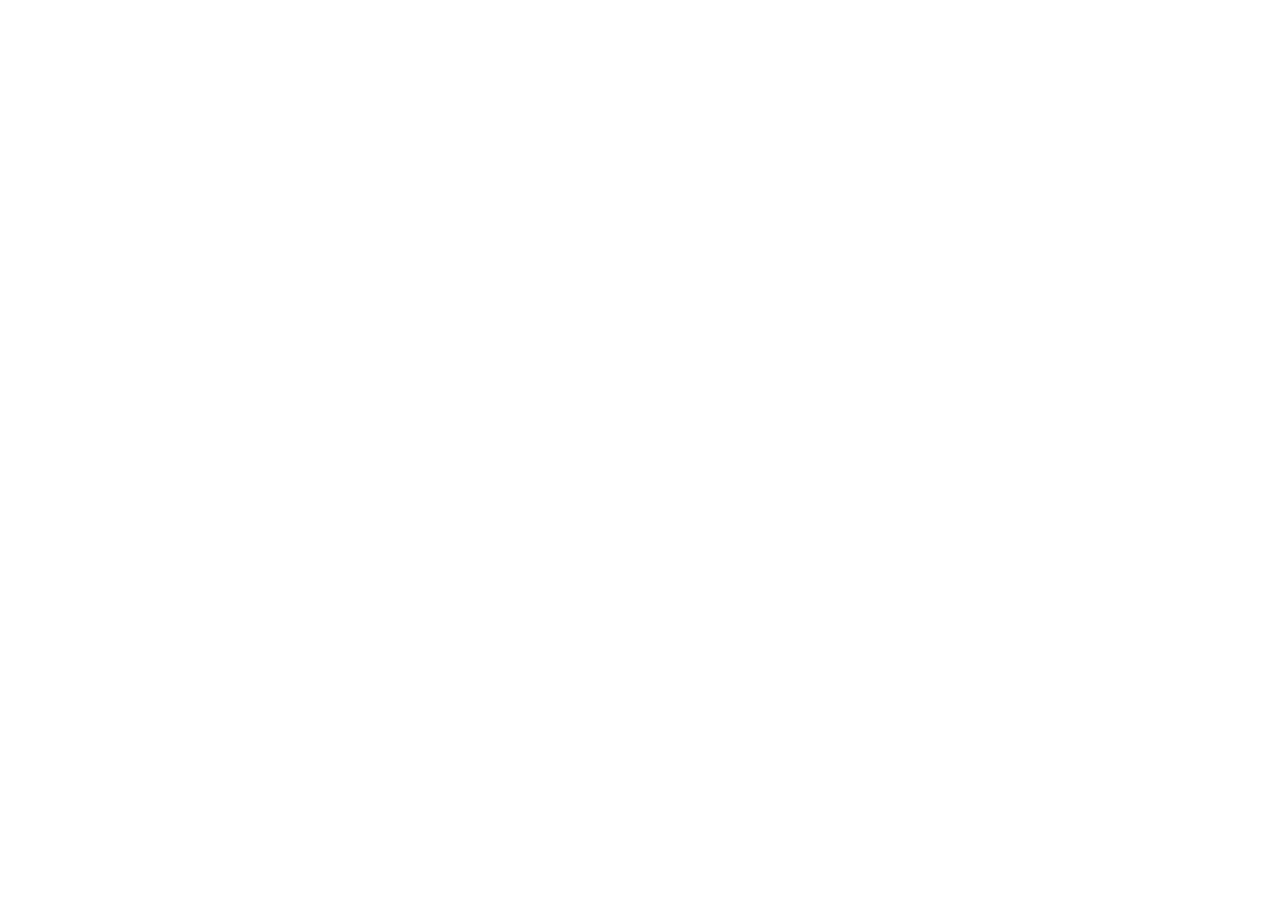
==== atv-taxi/index.html @ a65796bc "Atividade Taxi" ====
<!DOCTYPE html>
<html lang="en">
<head>
    <meta charset="UTF-8">
    <meta name="viewport" content="width=Vgit config --global user.name "Seu Nome", initial-scale=1.0">
    <title>Atividade Taxi</title>
    <link rel="stylesheet" href="css/reset.css">
    <link rel="stylesheet" href="css/style.css">
</head>
<body>

</body>
</html>
---- atv-taxi/css/style.css ----
html {
  font-size: clamp(1rem, calc(0.5rem + 2vw), 1.625rem);
}
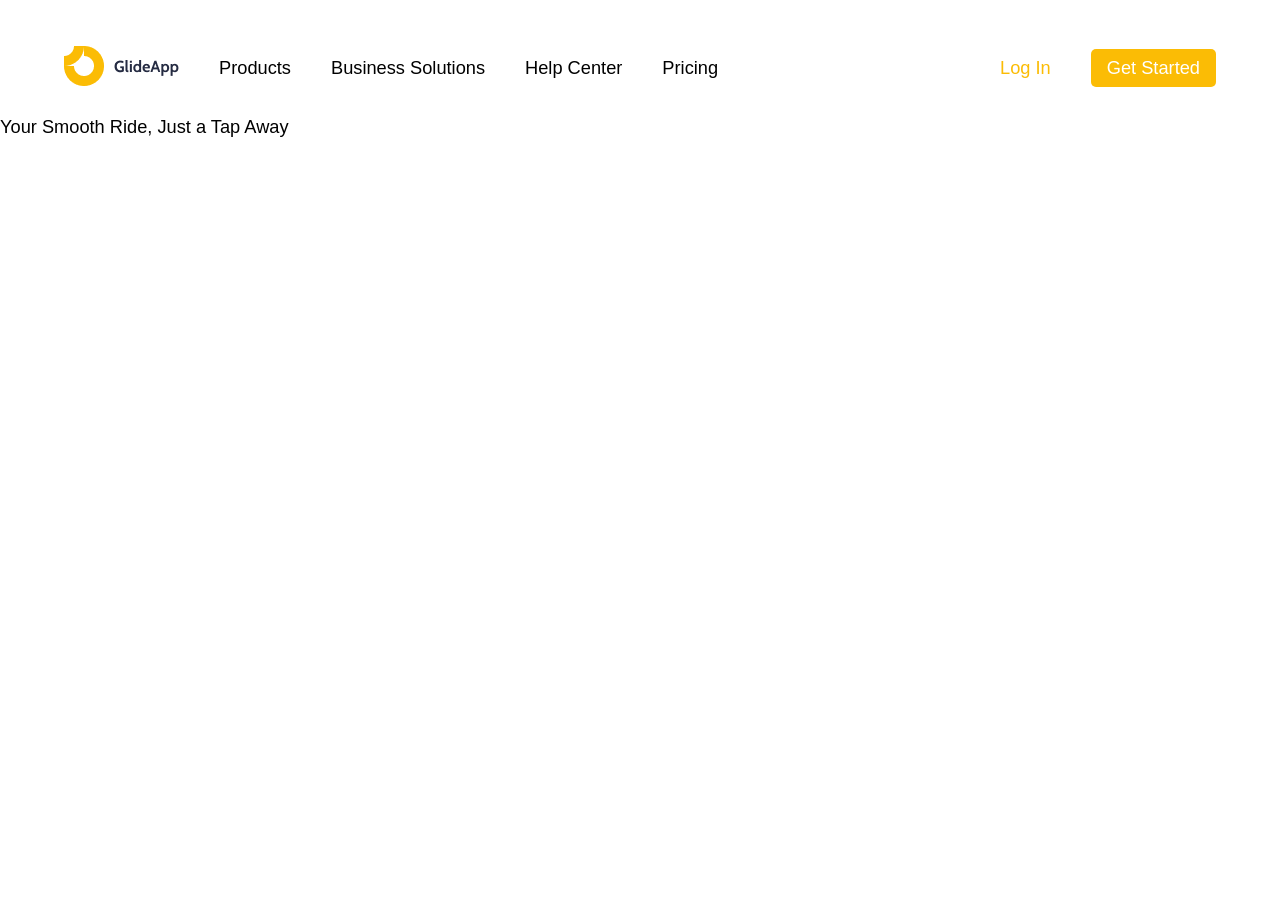
==== commit 0886f440: "Atividade Taxi" ====
--- a/atv-taxi/index.html
+++ b/atv-taxi/index.html
@@ -8,6 +8,40 @@
     <link rel="stylesheet" href="css/style.css">
 </head>
 <body>
-
+    <header>
+        <nav>
+            <ul>
+                <li>
+                    <a href="index.html"><img src="images/logo-glide-app.png" alt=""></a>
+                </li>
+                <li>
+                    <a href="#">Products</a>
+                </li>
+                <li>
+                    <a href="#">Business Solutions</a>
+                </li>
+                <li>
+                    <a href="#">Help Center</a>
+                </li>
+                <li>
+                    <a href="#">Pricing</a>
+                </li>
+            </ul>
+            <ul>
+                <li class="font-yellow">
+                    <a href="#">Log In</a>
+                </li>
+                <li class="button-yellow">
+                    <a href="#">Get Started</a>
+                </li>
+            </ul>
+        </nav>
+    </header>
+    <main>
+        <h1>
+            Your Smooth Ride, Just a Tap Away
+        </h1>
+        
+    </main>
 </body>
 </html>
--- a/atv-taxi/css/style.css
+++ b/atv-taxi/css/style.css
@@ -1,7 +1,39 @@
 html {
-  font-size: clamp(1rem, calc(0.5rem + 2vw), 1.625rem);
+  font-size: clamp(1rem, calc(0.5rem + 0.8vw), 1.625rem);
+  font-family: 'Trebuchet MS', 'Lucida Sans Unicode', 'Lucida Grande', 'Lucida Sans', Arial, sans-serif;
+}
+header{
+  text-align: center;
+  padding: 5vw 0vw 0vw 0vw ;
+}
+header nav ul li{
+  margin: 20px 0 0 0
+}
+header nav ul li.font-yellow{
+  color: #fbbc05;
+}
+header nav ul li.button-yellow a{
+  background-color: #fbbc05;
+  color: white;
+  padding: 8px 16px 8px 16px;
+  border-radius: 5px;
+  display: inline-block;
 }
 
 
 
+@media only screen and (min-width: 600px) {
+  header nav{
+    display: flex;
+    justify-content: space-between;
+  }
+  header nav ul{
+    display: flex;
+    align-items: center;
+    gap: 40px;
+  }
+  header{
+    padding: 2vw 5vw 2vw 5vw;
+  }
+}
 
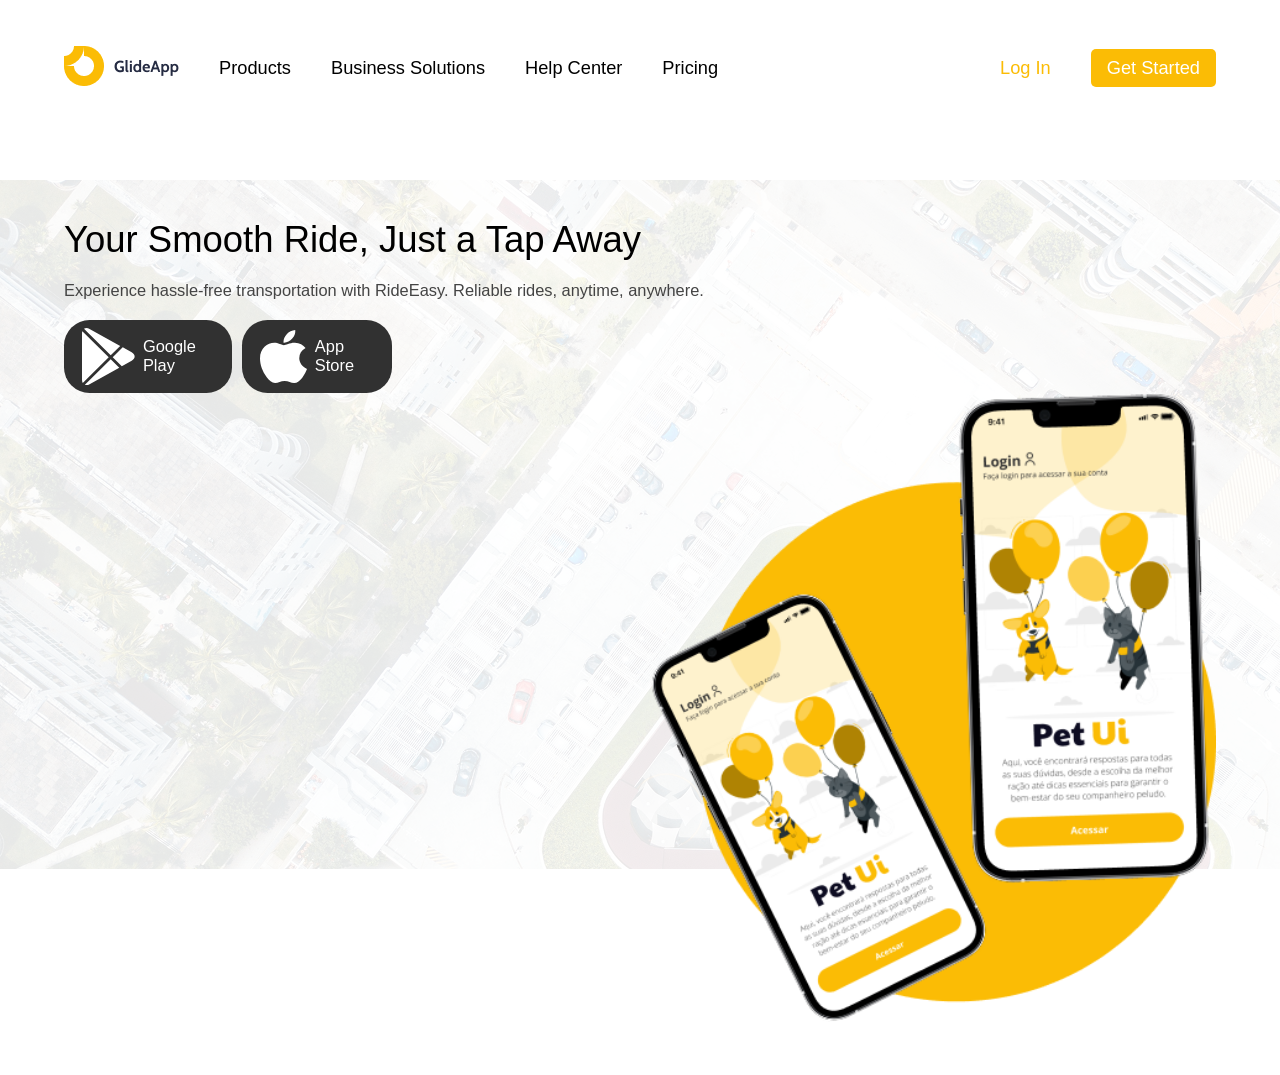
==== commit 75e13c18: "banner mobile pronto" ====
--- a/atv-taxi/index.html
+++ b/atv-taxi/index.html
@@ -38,10 +38,34 @@
         </nav>
     </header>
     <main>
-        <h1>
-            Your Smooth Ride, Just a Tap Away
-        </h1>
-        
+        <section class="banner">
+            <div class="text">
+                <h2>
+                    Your Smooth Ride, Just a Tap Away
+                </h2>
+                <p>
+                    Experience hassle-free transportation with RideEasy. Reliable rides, anytime, anywhere.
+                </p>
+                <p class="buttons">
+                    <a href="#"><img src="images/icon-button-google.svg" alt="icone play store">
+                    <span>Google Play</span>
+           </a>
+                    
+                    <a href="#"><img src="images/icon-apple-ios.svg" alt="icone aplle">
+                    <span>App Store</span></a>
+                </p>
+            </div>
+            <div class="image">
+                <img src="images/smartphones-pet-uis.png" alt="smartphones-pet-uis">
+            </div>
+        </section>
+
+
+
+                     
+        <section class="ride">
+
+        </section>
     </main>
 </body>
 </html>
--- a/atv-taxi/css/style.css
+++ b/atv-taxi/css/style.css
@@ -19,6 +19,37 @@
   border-radius: 5px;
   display: inline-block;
 }
+.banner{
+  background: url(../images/background-banner.png ) no-repeat;
+  background-size:auto 100% auto;
+  padding: 3vw 5vw 3vw 5vw;
+  margin-top: 5vw;
+}
+.banner div.image{
+  display: none ;
+}
+.banner h2{
+  font-size: 2rem;
+}
+.banner p{
+  color: rgb(68, 68, 68);
+  font-size: 0.9rem;
+  margin: 20px 0 0 0;
+}
+.banner p a{
+  background: rgb(49, 49, 49);
+  display: flex;
+  align-items: center;
+  padding: 8px 18px 8px 18px;
+  gap: 8px;
+  border-radius: 2vw;
+  color: white;
+}
+.banner p.buttons{
+  display: flex;
+  gap: 10px;
+  
+}
 
 
 
@@ -35,5 +66,13 @@
   header{
     padding: 2vw 5vw 2vw 5vw;
   }
+  .banner div.image{
+    display: block;
+    text-align: right;
+  }
+  .banner img{
+    
+    width: 50%;
+  }
 }
 
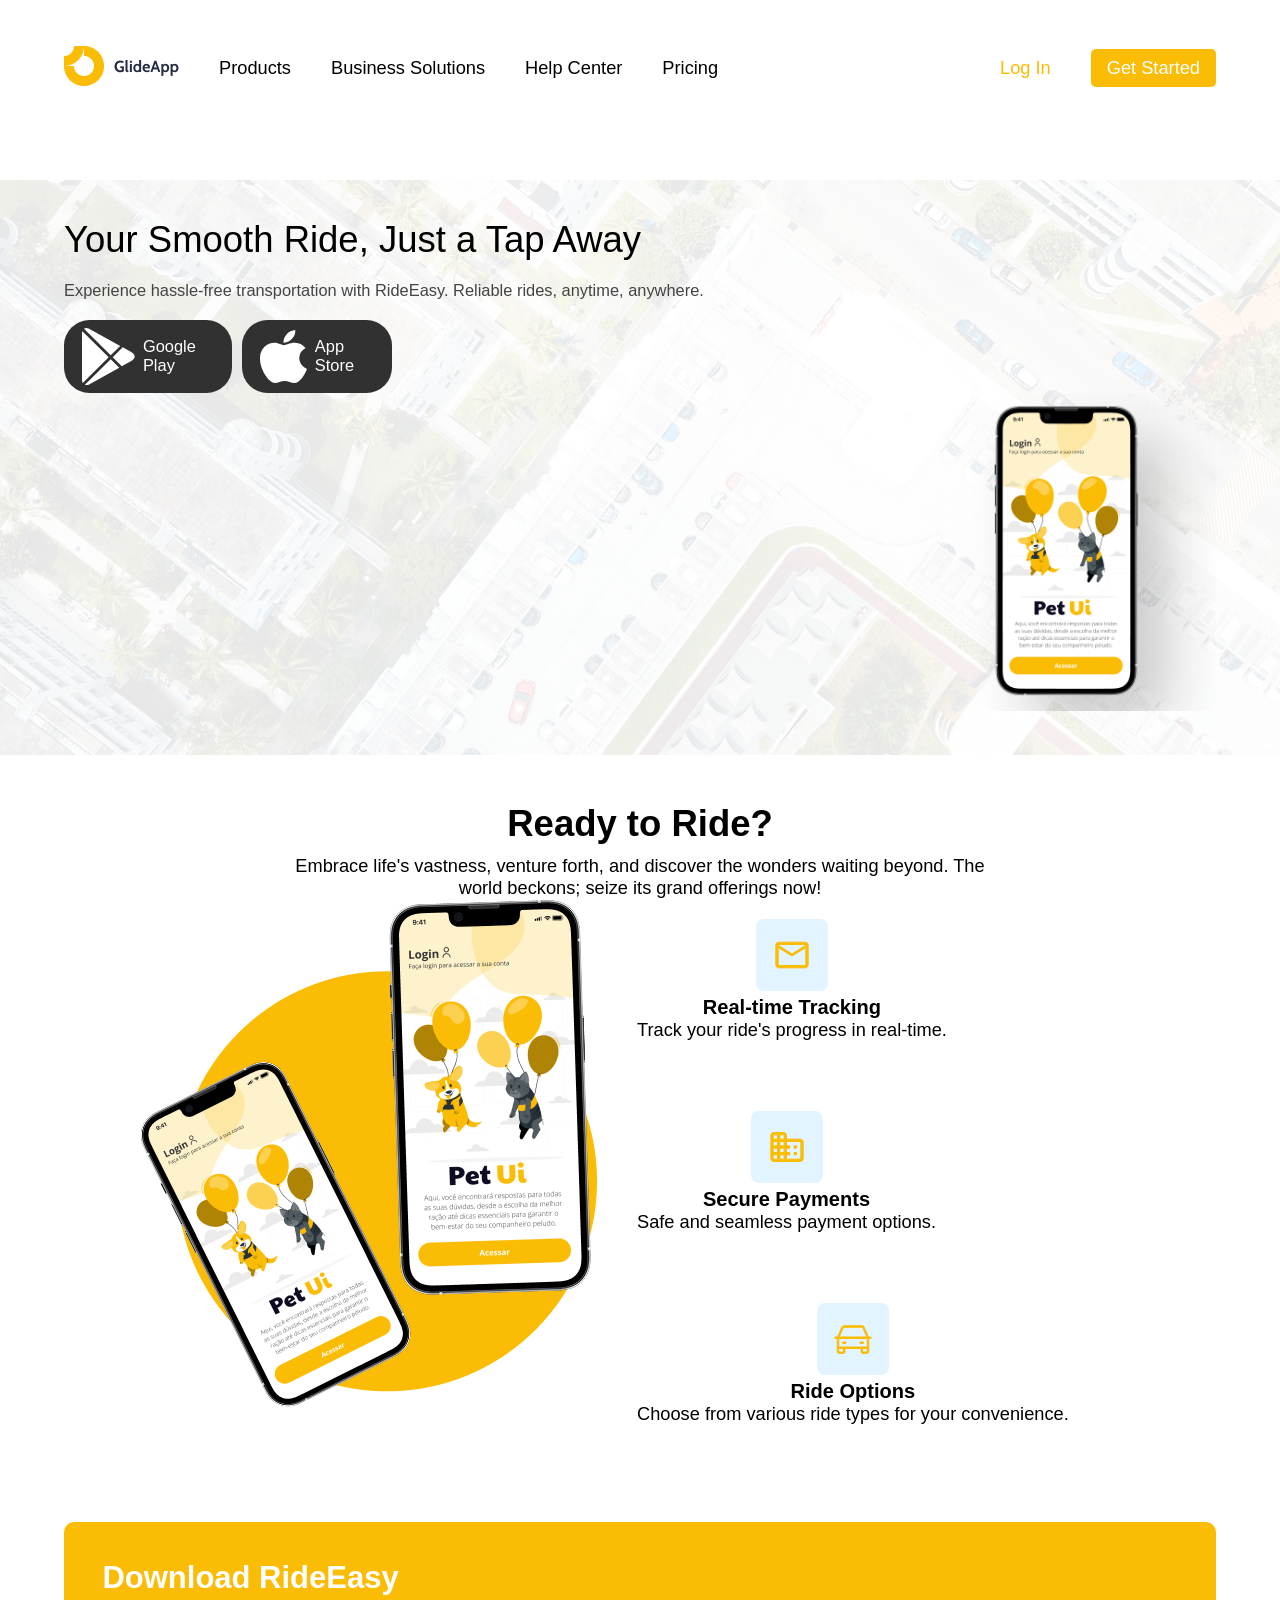
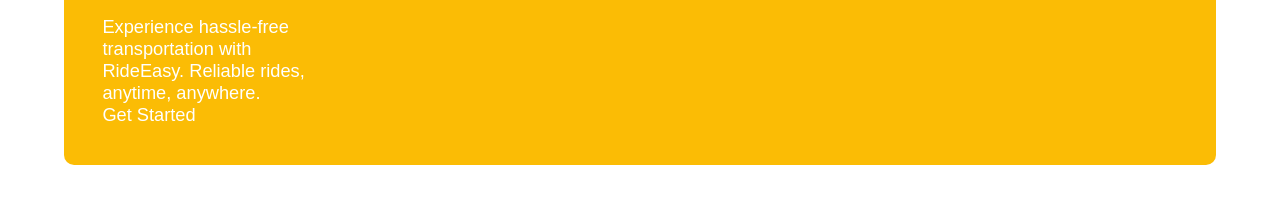
==== commit a546db0f: "segunda section pronta e a terceira começando" ====
--- a/atv-taxi/index.html
+++ b/atv-taxi/index.html
@@ -56,15 +56,51 @@
                 </p>
             </div>
             <div class="image">
-                <img src="images/smartphones-pet-uis.png" alt="smartphones-pet-uis">
+                <img src="images/iphone-pet-ui.png" alt="smartphones-pet-uis">
             </div>
         </section>
 
-
-
-                     
         <section class="ride">
-
+            <h2>Ready to Ride?</h2>
+            <p>Embrace life's vastness, venture forth, and discover the wonders waiting beyond. The world beckons; seize its grand offerings now!</p>
+            <div>
+                <div class="image">
+                    <img src="images/smartphones-pet-uis.png " alt="tela do App">
+                </div>
+                <div class="lixta">
+                    <ul>
+                        <li>
+                            <img src="images/icon-back-blue-letter.svg" alt="icon carta">
+                            <h3>Real-time Tracking</h3>
+                            <p>Track your ride's progress in real-time.</p>
+                        </li>
+                        <li>
+                            <img src="images/icon-back-blue-building.svg" alt="icon build">
+                            <h3>Secure Payments</h3>
+                            <p>Safe and seamless payment options.</p>
+                        </li>
+                        <li>
+                            <img src="images/icon-back-blue-car.svg" alt="icon car">
+                            <h3>Ride Options</h3>
+                            <p>Choose from various ride types for your convenience.</p>
+                        </li>
+                    </ul>
+                </div>
+            </div>
+        </section>
+        <section class="download">
+            <h2>
+                Download RideEasy
+            </h2>
+            <p>
+                Experience hassle-free transportation with RideEasy. Reliable rides, anytime, anywhere.
+            </p>
+            <p>
+                <button>
+                    Get Started
+                </button>
+            </p>
+            
         </section>
     </main>
 </body>
--- a/atv-taxi/css/style.css
+++ b/atv-taxi/css/style.css
@@ -28,6 +28,9 @@
 .banner div.image{
   display: none ;
 }
+.banner div.image img{
+  width: 20vw;
+}
 .banner h2{
   font-size: 2rem;
 }
@@ -49,6 +52,37 @@
   display: flex;
   gap: 10px;
   
+}
+.ride div.image{
+  display: none;
+}
+.ride {
+  text-align: center;
+  padding: 3vw 5vw 3vw 5vw;
+}
+.ride h2{
+  font-size: 2rem;
+  font-weight: 700;
+  padding: 10px 0 10px 0;
+}
+.ride div.lixta ul li{
+  margin: 20px 0 20px 0;
+}
+.ride div.lixta ul li h3{
+  font-size: 1.1rem;
+  font-weight: 700;
+}
+.download{
+  background-color: #fbbc05;
+  margin: 3vw 5vw 3vw 5vw;
+  border-radius: 10px;
+  color: white;
+  padding: 10px 10px 10px 10px;
+}
+.download h2{
+  font-size: 1.7rem;
+  font-weight: 700;
+  padding: 0 0 20px 0;
 }
 
 
@@ -74,5 +108,29 @@
     
     width: 50%;
   }
+  .ride div.image{
+    display: block;
+  }
+  .ride>p{
+    padding: 0 20% 0 20%;
+
+  }
+  .ride > div {
+    display: flex;
+    justify-content: center;
+    gap: 40px;
+  }
+  .ride div.lixta ul{
+    display: flex;
+    flex-wrap: wrap;
+    gap: 30px;
+    width: 40vw;
+  }
+  .download{
+    padding: 3vw 3vw 3vw 3vw;
+  }
+  .download p{
+    width: 20%;
+  }
 }
 
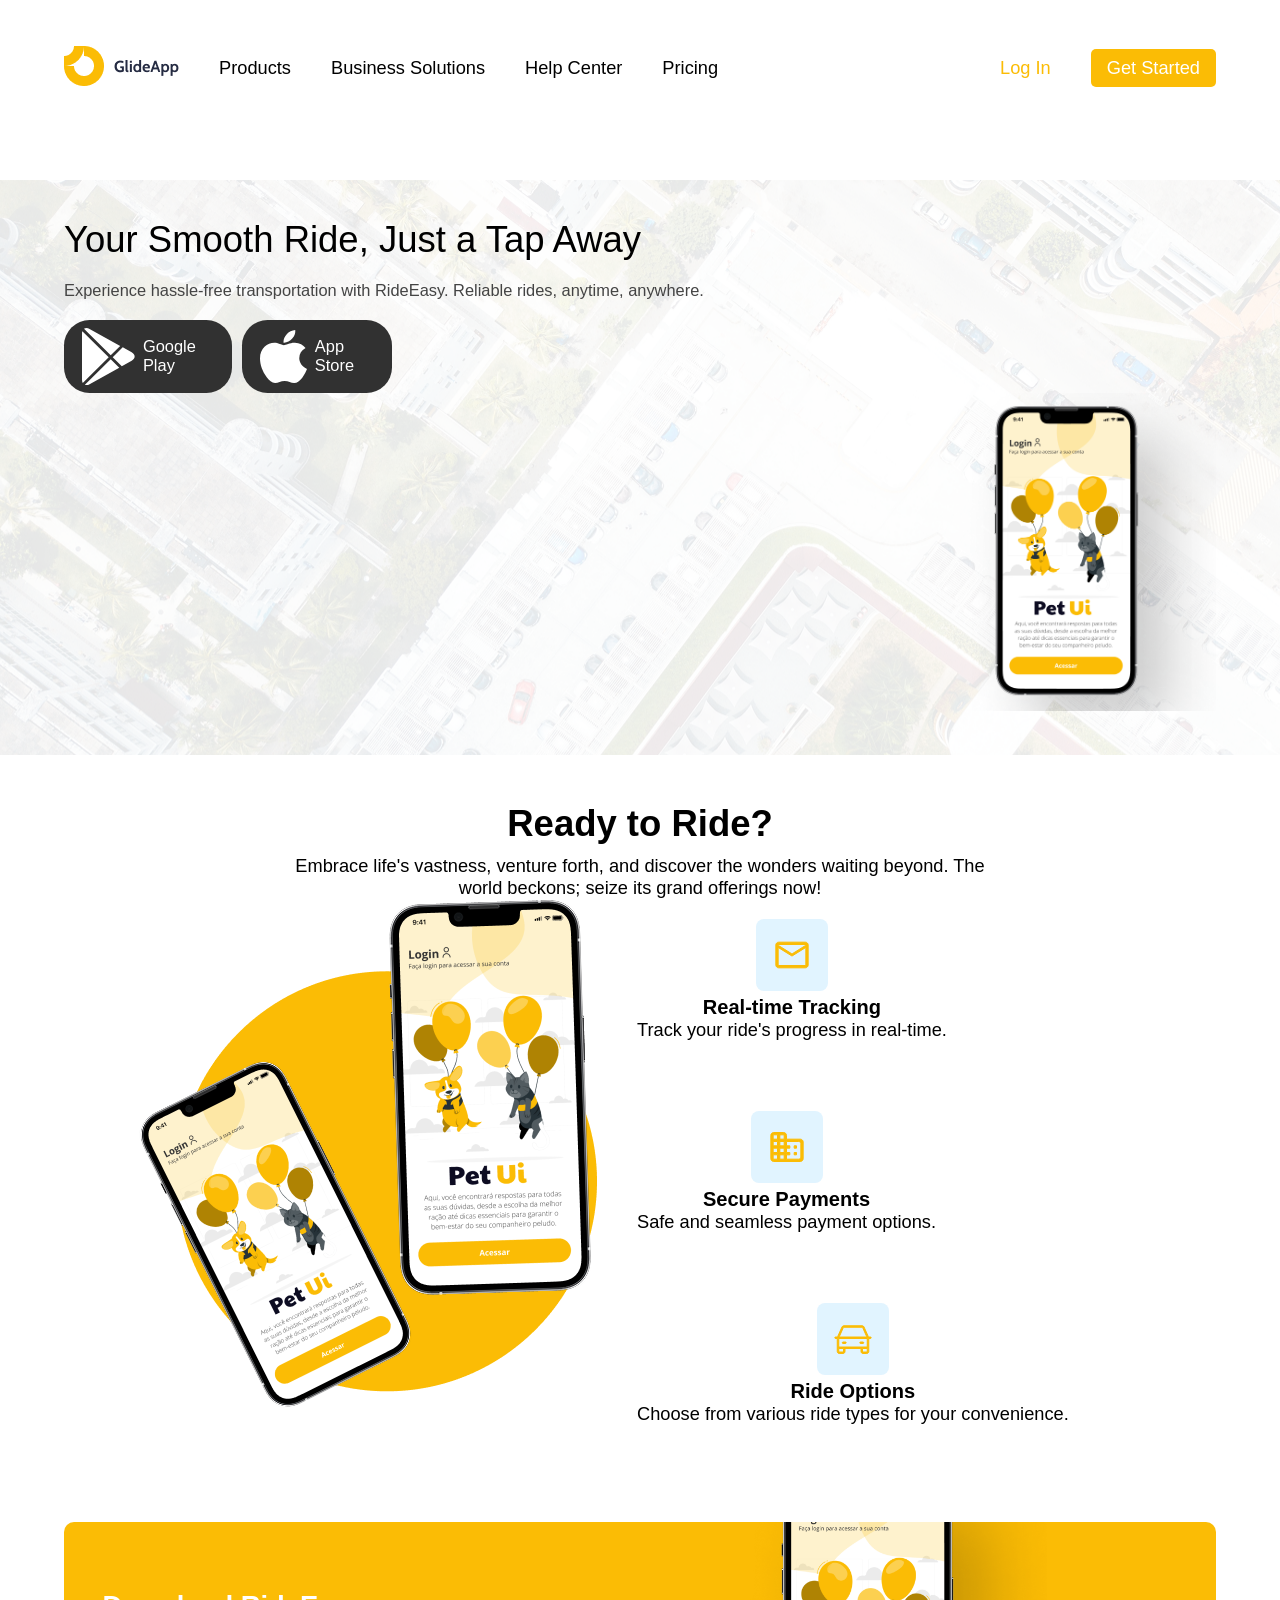
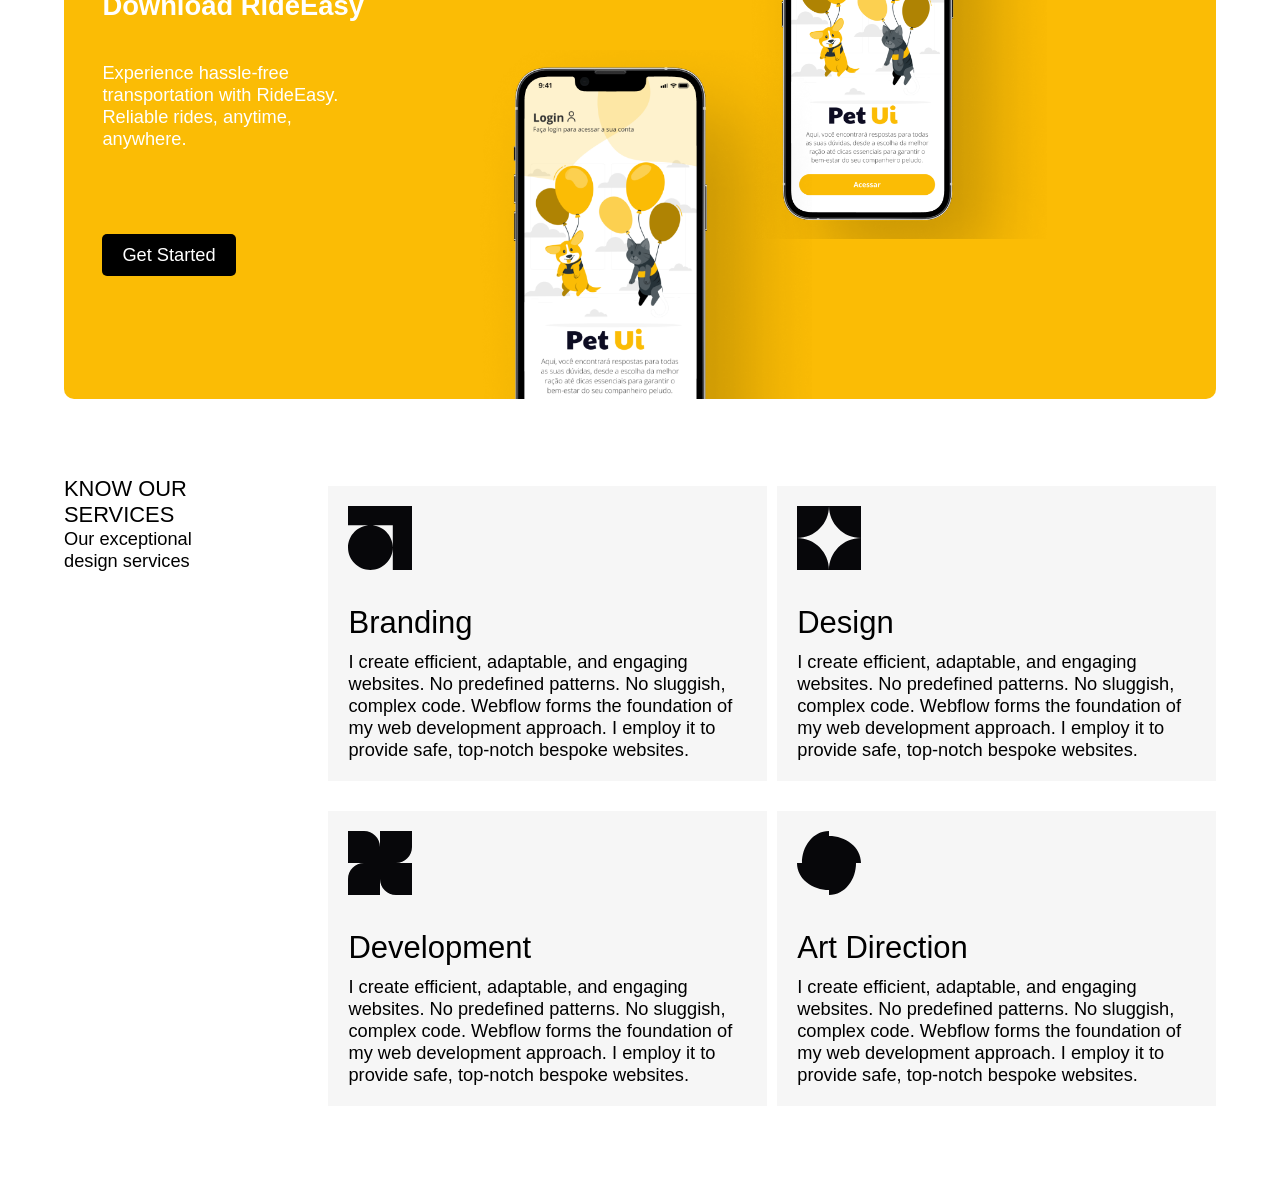
==== commit 9416e459: "section download e servides pronta" ====
--- a/atv-taxi/index.html
+++ b/atv-taxi/index.html
@@ -102,6 +102,56 @@
             </p>
             
         </section>
+        <section class="services">
+            <div class="text">
+                <h2>
+                    KNOW OUR SERVICES
+                </h2>
+                <p>
+                    Our exceptional design services
+                </p>
+            </div>
+            <div>
+                <ul>
+                    <li>
+                        <img src="images/icon-brading.svg" alt="">
+                        <h3>
+                            Branding
+                        </h3>
+                        <p>
+                            I create efficient, adaptable, and engaging websites. No predefined patterns. No sluggish, complex code. Webflow forms the foundation of my web development approach. I employ it to provide safe, top-notch bespoke websites.
+                        </p>
+                    </li>
+                    <li>
+                        <img src="images/icon-design.svg" alt="">
+                        <h3>
+                            Design
+                        </h3>
+                        <p>
+                            I create efficient, adaptable, and engaging websites. No predefined patterns. No sluggish, complex code. Webflow forms the foundation of my web development approach. I employ it to provide safe, top-notch bespoke websites.
+                        </p>
+                    </li>
+                    <li>
+                        <img src="images/icon-development.svg" alt="">
+                        <h3>
+                            Development
+                        </h3>
+                        <p>
+                            I create efficient, adaptable, and engaging websites. No predefined patterns. No sluggish, complex code. Webflow forms the foundation of my web development approach. I employ it to provide safe, top-notch bespoke websites.
+                        </p>
+                    </li>
+                    <li>
+                        <img src="images/icon-art.svg" alt="">
+                        <h3>
+                            Art Direction
+                        </h3>
+                        <p>
+                            I create efficient, adaptable, and engaging websites. No predefined patterns. No sluggish, complex code. Webflow forms the foundation of my web development approach. I employ it to provide safe, top-notch bespoke websites.
+                        </p>
+                    </li>
+                </ul>
+            </div>
+        </section>
     </main>
 </body>
 </html>
--- a/atv-taxi/css/style.css
+++ b/atv-taxi/css/style.css
@@ -82,9 +82,39 @@
 .download h2{
   font-size: 1.7rem;
   font-weight: 700;
-  padding: 0 0 20px 0;
+  padding: 10px 0px 20px 0;
 }
-
+.download h2{
+  font-size: 1.5rem;
+  margin: 20px 0 20px 0;
+  }
+.download button{
+    background-color: black;
+    padding: 10px 20px 10px 20px;
+    border-radius: 5px;
+  }
+.download p{
+    padding: 0 0 20px 0;
+    margin: 0 0 5vw 0;
+  }
+.services{
+    margin: 6vw 5vw 6vw 5vw;
+  }
+.services h2{
+  font-size: 1.2rem;
+}
+.services div.text{
+  margin: 0 0 20px 0;
+}
+.services ul li{
+  background-color: #f6f6f6;
+  padding: 20px 20px 20px 20px;
+  margin: 10px 0 10px 0;
+}
+.services ul li h3{
+  font-size: 1.7rem;
+  padding: 30px 0 10px 0;
+}
 
 
 @media only screen and (min-width: 600px) {
@@ -128,9 +158,27 @@
   }
   .download{
     padding: 3vw 3vw 3vw 3vw;
+    background: url(../images/iphone-pet-ui.png) no-repeat, url(../images/iphone-pet-ui.png) no-repeat, linear-gradient(#fbbc05,#fbbc05);
+    background-size: auto 90%, auto 80%;
+    background-position: center 10vw, 80% -5vw;
   }
   .download p{
-    width: 20%;
+    width: 25%;
+    margin: 0 0 5vw 0;
   }
+  .services{
+    display: flex;
+    gap: 10vw;
+  }
+  .services div.text{
+    width: 50%;
+  }
+  .services ul{
+    display: grid;
+    grid-template-columns: 1fr 1fr;
+    gap: 10px;
+  
+  }
+
 }
 
